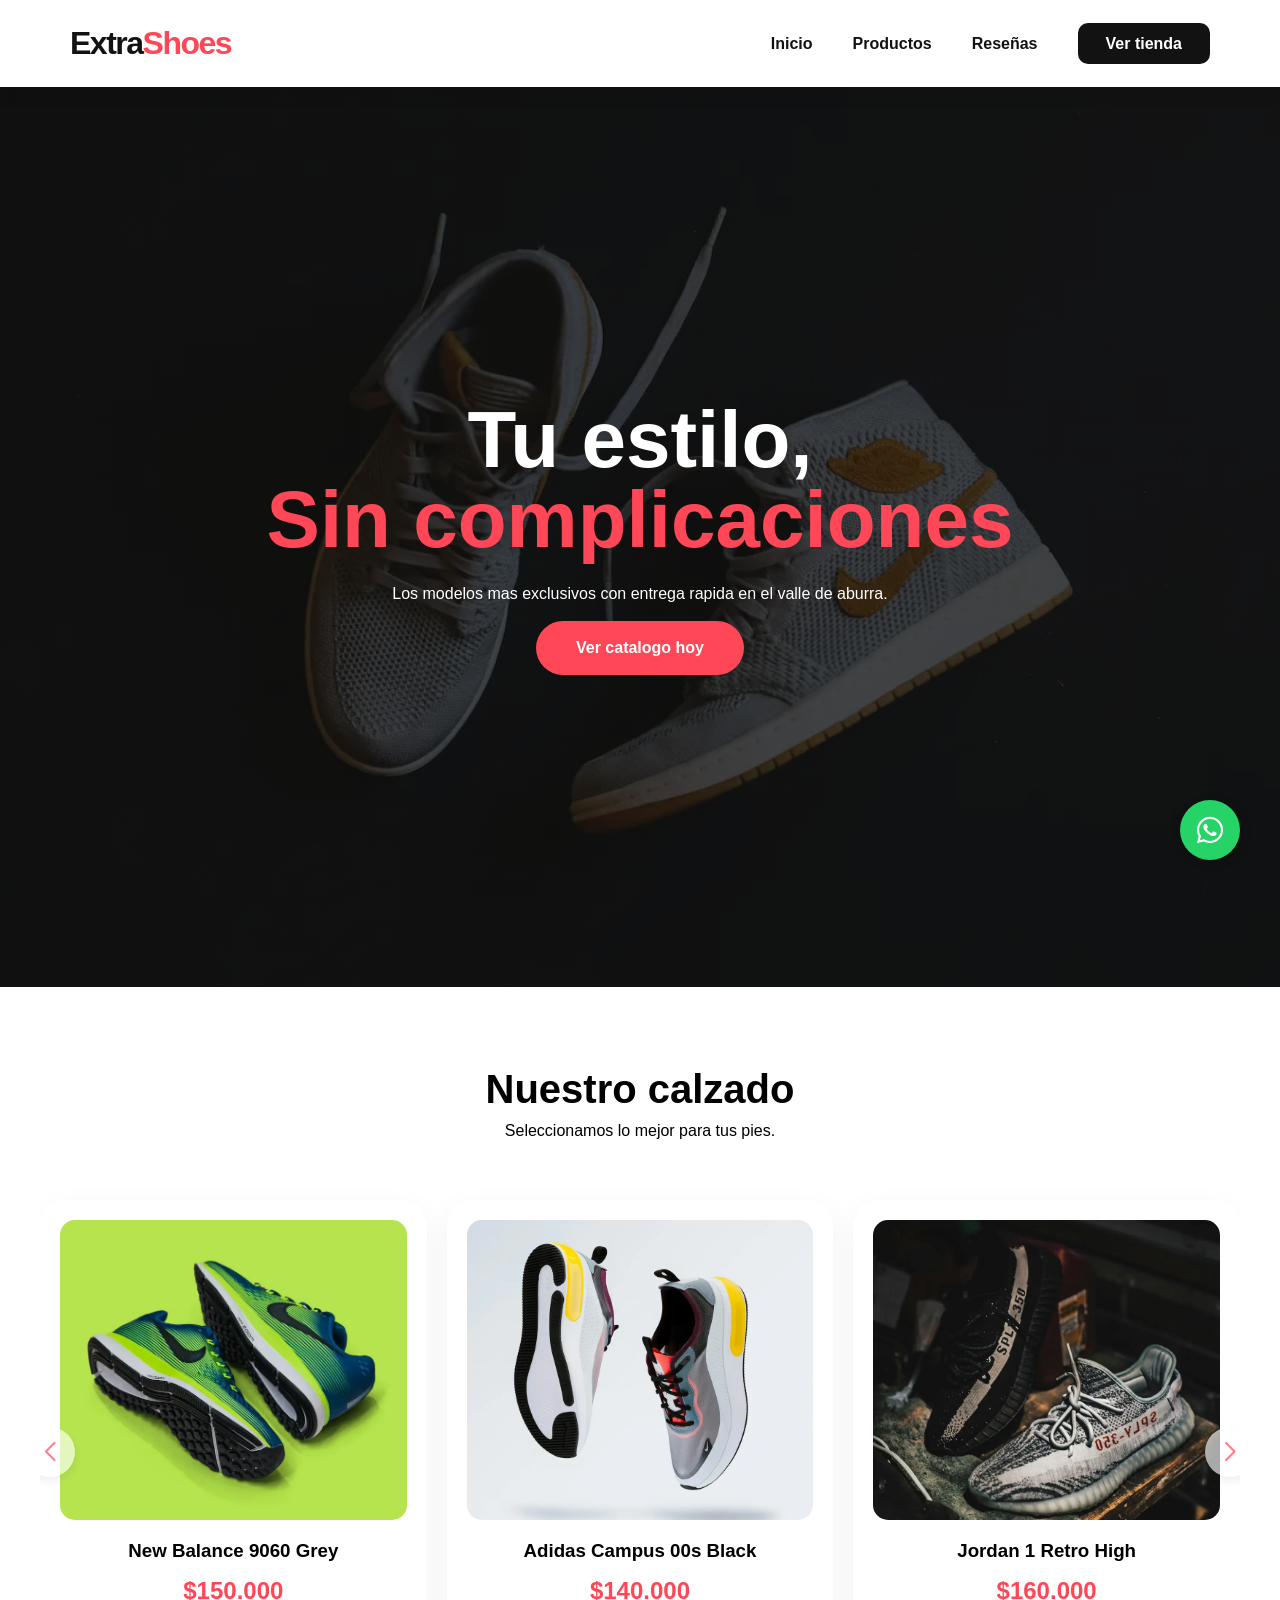
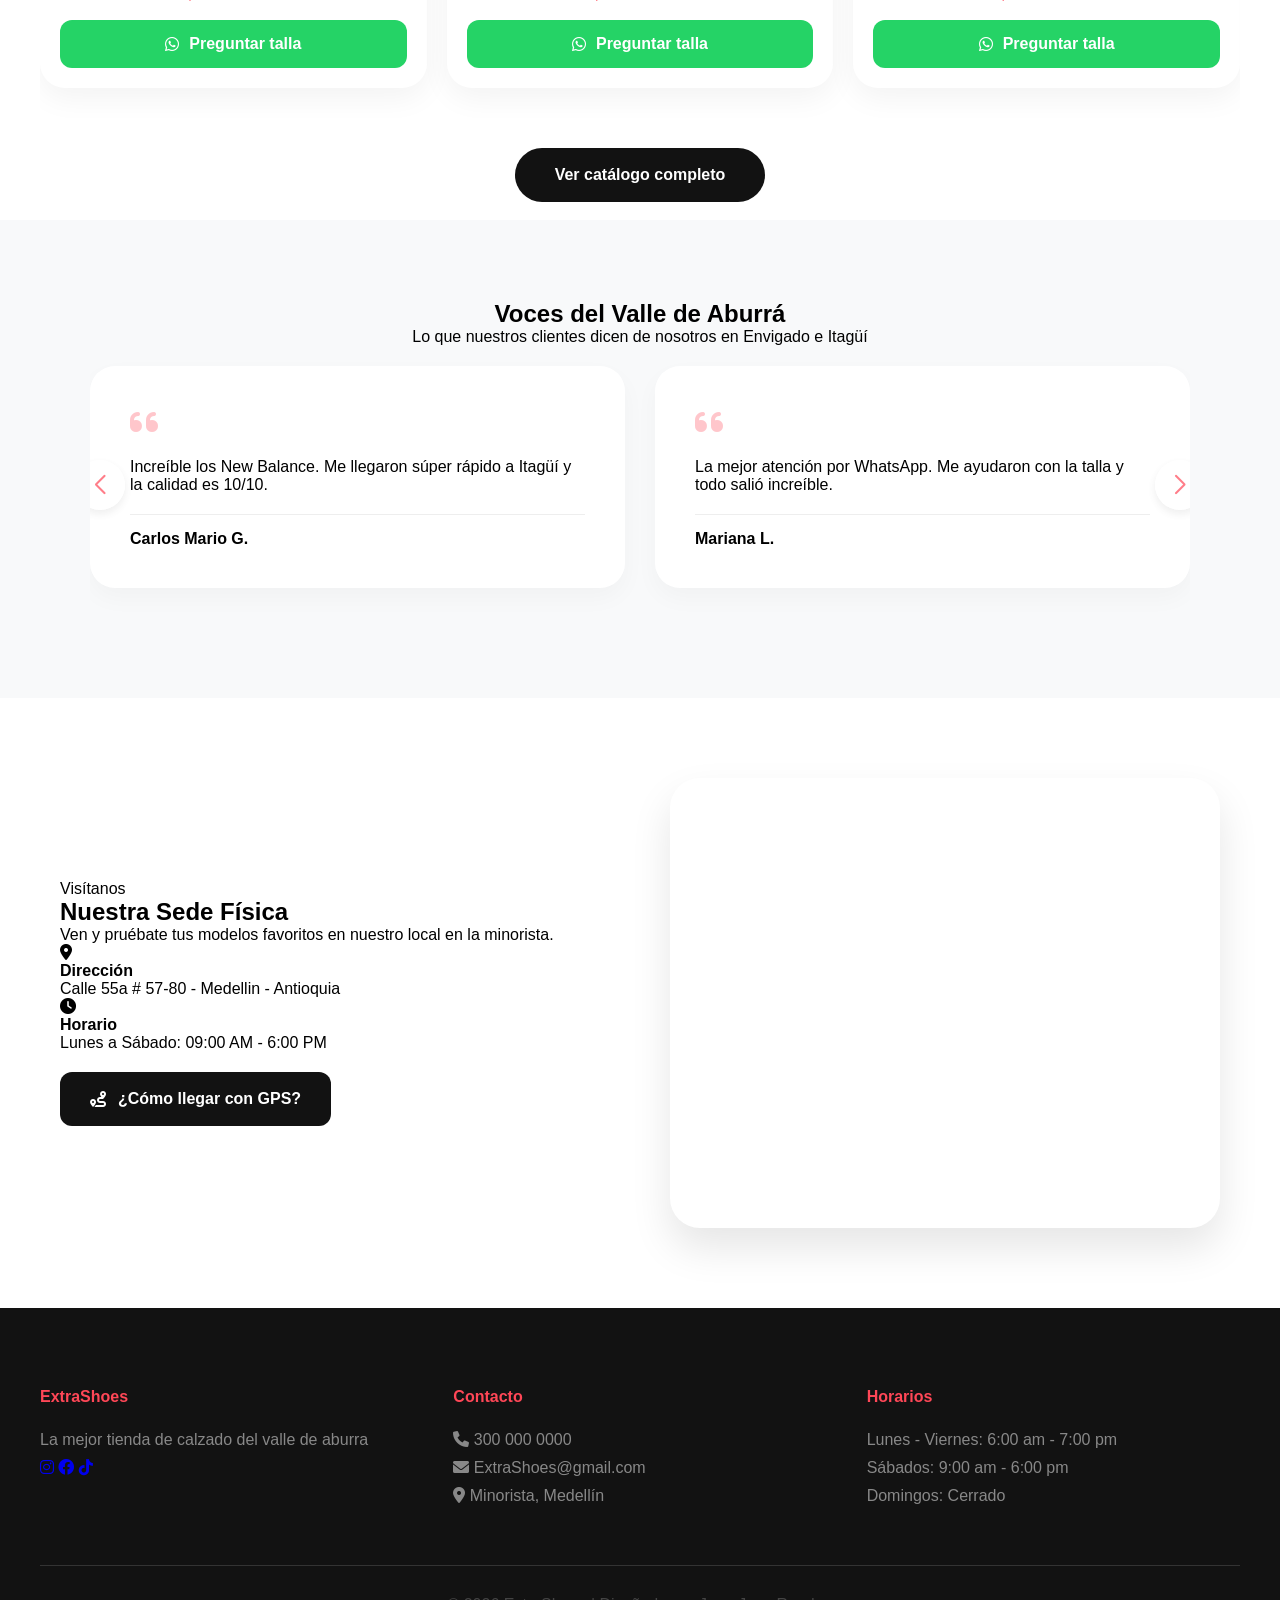
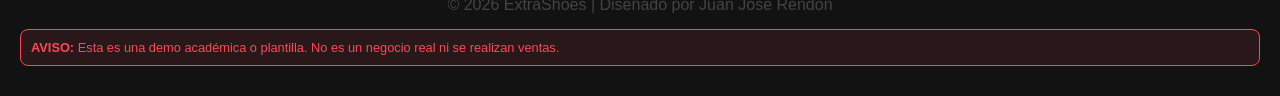
==== index.html @ 3fd8b255 "Add files via upload" ====
<!DOCTYPE html>
<html lang="es">
<head>
    <meta charset="UTF-8">
    <meta name="viewport" content="width=device-width, initial-scale=1.0">
    <title>ExtraShoes | Calzado exclusivo en medellin</title>
    <link rel="stylesheet" href="https://cdnjs.cloudflare.com/ajax/libs/font-awesome/6.0.0/css/all.min.css">
    <link rel="stylesheet" href="https://cdn.jsdelivr.net/npm/swiper@11/swiper-bundle.min.css"/>
    <link rel="stylesheet" href="styles.css">

    <link rel="icon" href="./favicons/favicon.ico" type="image/x-icon">
    <link rel="icon" type="image/png" sizes="32x32" href="./favicons/favicon-32x32.png">
    <link rel="icon" type="image/png" sizes="16x16" href="./favicons/favicon-16x16.png">

    <link rel="apple-touch-icon" sizes="180x180" href="./favicons/apple-touch-icon.png">

    <link rel="manifest" href="./favicons/site.webmanifest">
    <meta name="theme-color" content="#ff4757">
</head>
<body>
    <nav class="navbar">
        <div class="nav-container">
            <div class="logo">
                <a href="index.html#inicio">Extra<span>Shoes</span></a>
            </div>
            <ul class="nav-links">
                <li><a href="index.html#inicio">Inicio</a></li>
                <li><a href="productos.html">Productos</a></li>
                <li><a href="index.html#resenas">Reseñas</a></li>
                <li><a href="index.html#ubicacion" class="nav-btn">Ver tienda</a></li>
            </ul>
        </div>
    </nav>

    <section id="inicio" class="hero">
        <div class="hero-content">
            <h1>Tu estilo, <br><span>Sin complicaciones</span></h1>
            <p>Los modelos mas exclusivos con entrega rapida en el valle de aburra.</p>
            <br>
            <a href="#catalogo-section" class="btn-primary">Ver catalogo hoy</a>
        </div>
    </section>

    <section id="catalogo-section">
        <div class="section-title">
            <h2>Nuestro calzado</h2>
            <p>Seleccionamos lo mejor para tus pies.</p>
        </div>
        
        <div class="swiper swiper-productos">
            <div id="catalogo" class="swiper-wrapper">
                </div>
            <div class="swiper-button-next swiper-nav-principal"></div>
            <div class="swiper-button-prev swiper-nav-principal"></div>
        </div>

        <center style="margin-top: 30px;">
            <a href="productos.html" class="btn-primary" style="background: var(--dark);">Ver catálogo completo</a>
        </center>
        <br>
    </section>

    <section id="resenas" class="resenas-seccion">
        <div class="contenedor-resenas">
            <center>
            <h2>Voces del Valle de Aburrá</h2>
            <p class="subtitulo-resenas">Lo que nuestros clientes dicen de nosotros en Envigado e Itagüí</p>
            </center>
            <div class="swiper swiper-resenas">
                <div class="swiper-wrapper">
                    <div class="swiper-slide">
                        <div class="tarjeta-testimonio">
                            <i class="fas fa-quote-left"></i>
                            <p>Increíble los New Balance. Me llegaron súper rápido a Itagüí y la calidad es 10/10.</p>
                            <div class="info-cliente"><strong>Carlos Mario G.</strong></div>
                        </div>
                    </div>
                    <div class="swiper-slide">
                        <div class="tarjeta-testimonio">
                            <i class="fas fa-quote-left"></i>
                            <p>La mejor atención por WhatsApp. Me ayudaron con la talla y todo salió increíble.</p>
                            <div class="info-cliente"><strong>Mariana L.</strong></div>
                        </div>
                    </div>
                    <div class="swiper-slide">
                        <div class="tarjeta-testimonio">
                            <i class="fas fa-quote-left"></i>
                            <p>Los Jordan Retro llegaron perfectos a Envigado. ¡Recomendados!</p>
                            <div class="info-cliente"><strong>Juan Pablo R.</strong></div>
                        </div>
                    </div>
                    <div class="swiper-slide">
                        <div class="tarjeta-testimonio">
                            <i class="fas fa-quote-left"></i>
                            <p>Envío gratis y rápido. La atención al cliente es inmediata y muy amable.</p>
                            <div class="info-cliente"><strong>Valentina M.</strong></div>
                        </div>
                    </div>
                </div>
                <div class="swiper-button-next swiper-nav-secundario"></div>
                <div class="swiper-button-prev swiper-nav-secundario"></div>
            </div>
        </div>
    </section>

    <section id="ubicacion" class="ubicacion-seccion">
        <div class="ubicacion-container">
            <div class="info-local">
                <span class="tag">Visítanos</span>
                <h2>Nuestra Sede Física</h2>
                <p class="descripcion">Ven y pruébate tus modelos favoritos en nuestro local en la minorista.</p>
                
                <div class="detalles-lista">
                    <div class="detalle-item">
                        <i class="fas fa-map-marker-alt"></i>
                        <div>
                            <strong>Dirección</strong>
                            <p>Calle 55a # 57-80 - Medellin - Antioquia</p>
                        </div>
                    </div>
                    <div class="detalle-item">
                        <i class="fas fa-clock"></i>
                        <div>
                            <strong>Horario</strong>
                            <p>Lunes a Sábado: 09:00 AM - 6:00 PM</p>
                        </div>
                    </div>
                </div>

                <a href="https://maps.app.goo.gl/du2YT1u4pMcg3MLr8" target="_blank" class="btn-como-llegar">
                    <i class="fas fa-route"></i> ¿Cómo llegar con GPS?
                </a>
            </div>

            <div class="mapa-frame">
                <iframe src="https://www.google.com/maps/embed?pb=!1m17!1m12!1m3!1d991.5148747427905!2d-75.57456173052873!3d6.255892332727464!2m3!1f0!2f0!3f0!3m2!1i1024!2i768!4f13.1!3m2!1m1!2zNsKwMTUnMjEuMiJOIDc1wrAzNCcyNi4xIlc!5e0!3m2!1ses!2sco!4v1775015629066!5m2!1ses!2sco" width="100%" height="450" style="border:0;" allowfullscreen="" loading="lazy"></iframe>
            </div>
        </div>
    </section>

    <footer class="main-footer">
        <div class="footer-content">
            <div class="footer-section">
                <h4>Extra<span>Shoes</span></h4>
                <p>La mejor tienda de calzado del valle de aburra</p>
                <div class="social-links">
                    <a href="#"><i class="fab fa-instagram"></i></a>
                    <a href="#"><i class="fab fa-facebook"></i></a>
                    <a href="#"><i class="fab fa-tiktok"></i></a>
                </div>
            </div>
            <div class="footer-section">
                <h4>Contacto</h4>
                <ul>
                    <li><i class="fas fa-phone"></i> 300 000 0000</li>
                    <li><i class="fas fa-envelope"></i> ExtraShoes@gmail.com</li>
                    <li><i class="fas fa-map-marker-alt"></i> Minorista, Medellín</li>
                </ul>
            </div>
            <div class="footer-section">
                <h4>Horarios</h4>
                <ul>
                    <li>Lunes - Viernes: 6:00 am - 7:00 pm</li>
                    <li>Sábados: 9:00 am - 6:00 pm</li>
                    <li>Domingos: Cerrado</li>
                </ul>
            </div>
        </div>
        <div class="footer-bottom">
            <p>© 2026 ExtraShoes | Diseñado por Juan Jose Rendon</p>
        </div>
        <div style="background: rgba(255, 71, 87, 0.1); border: 1px solid #ff4757; color: #ff4757; padding: 10px; border-radius: 8px; font-size: 0.8rem; margin-top: 15px;">
            <strong>AVISO:</strong> Esta es una demo académica o plantilla. No es un negocio real ni se realizan ventas.
        </div>
    </footer>

    <script src="https://cdn.jsdelivr.net/npm/swiper@11/swiper-bundle.min.js"></script>
    <script src="script.js"></script>

    <a href="https://wa.me/3000000000" class="whatsapp-float" target="_blank">
        <i class="fab fa-whatsapp"></i>
    </a>
</body>
</html>
---- styles.css ----
/* --- TUS ESTILOS ORIGINALES (MANTENIDOS ÍNTEGROS) --- */
:root {
    --primary: #ff4757;
    --dark: #121212;
    --light: #f8f9fa;
    --whatsapp: #25d366;
    --white: #ffffff;
}

* {
    box-sizing: border-box;
    margin: 0;
    padding: 0;
    font-family: 'Inter', 'Segoe UI', sans-serif;
}

html {
    scroll-behavior: smooth;
    scroll-padding-top: 110px;
}

.navbar {
    position: sticky;
    top: 0;
    background: var(--white);
    z-index: 1000;
    padding: 25px 0;
    box-shadow: 0 4px 20px rgba(0,0,0,0.08);
}

.nav-container {
    max-width: 1200px;
    margin: 0 auto;
    display: flex;
    justify-content: space-between;
    align-items: center;
    padding: 0 30px;
}

.logo a { 
    font-size: 2rem; 
    font-weight: 900; 
    text-decoration: none; 
    color: var(--dark); 
    letter-spacing: -1.5px;
}
.logo span { color: var(--primary); }

.nav-links { 
    list-style: none; 
    display: flex; 
    gap: 40px; 
    align-items: center; 
}

.nav-links a { 
    text-decoration: none; 
    color: var(--dark); 
    font-weight: 600; 
    transition: 0.3s; 
}

.nav-links a:hover { color: var(--primary); }

.nav-btn { 
    background: var(--dark); 
    color: var(--white) !important; 
    padding: 12px 28px; 
    border-radius: 10px; 
}

.hero {
    height: 100vh;
    background: linear-gradient(rgba(0,0,0,0.7), rgba(0,0,0,0.7)), 
                url('./img/hero.webp');
    background-size: cover;
    background-position: center;
    display: flex;
    align-items: center;
    justify-content: center;
    color: var(--white);
    text-align: center;
}

.hero h1 { font-size: clamp(3rem, 10vw, 5rem); line-height: 1; margin-bottom: 25px; }
.hero h1 span { color: var(--primary); }

.btn-primary {
    background: var(--primary);
    color: white;
    padding: 18px 40px;
    text-decoration: none;
    border-radius: 50px;
    font-weight: bold;
    display: inline-block;
    transition: 0.3s;
}

.section-title { text-align: center; padding: 80px 20px 40px; }
.section-title h2 { font-size: 2.5rem; margin-bottom: 10px; }

.swiper-productos {
    width: 100%;
    max-width: 1200px;
    margin: 0 auto;
    padding: 20px 0 60px !important;
}

.card-producto {
    background: white;
    padding: 20px;
    border-radius: 25px;
    box-shadow: 0 10px 30px rgba(0,0,0,0.05);
    text-align: center;
    height: 100%;
    transition: 0.3s;
}

.card-producto:hover { transform: translateY(-10px); }

.img-contenedor {
    width: 100%;
    height: 300px; 
    border-radius: 15px;
    overflow: hidden;
    margin-bottom: 20px;
}

.img-contenedor img {
    width: 100%;
    height: 100%;
    object-fit: cover; 
}

.precio { font-weight: 800; color: var(--primary); font-size: 1.5rem; margin: 15px 0; }

.btn-wa { 
    display: flex; align-items: center; justify-content: center; gap: 10px;
    background: var(--whatsapp); color: white; text-decoration: none; 
    padding: 15px; border-radius: 12px; font-weight: bold; 
}

.resenas-seccion { background: var(--light); padding: 80px 0; }
.swiper-resenas { max-width: 1100px; margin: 0 auto; padding: 20px 0 60px !important; }

.tarjeta-testimonio {
    background: var(--white);
    padding: 40px;
    border-radius: 25px;
    box-shadow: 0 10px 25px rgba(0,0,0,0.03);
    text-align: left;
    height: 100%;
}

.tarjeta-testimonio i { color: var(--primary); font-size: 2rem; opacity: 0.3; margin-bottom: 20px; display: block; }
.info-cliente { border-top: 1px solid #eee; padding-top: 15px; margin-top: 20px; font-weight: bold; }

.ubicacion-container { 
    max-width: 1200px; margin: 80px auto; display: grid; 
    grid-template-columns: 1fr 1fr; gap: 60px; padding: 0 20px; align-items: center; 
}

.mapa-frame { border-radius: 30px; overflow: hidden; box-shadow: 0 20px 40px rgba(0,0,0,0.1); height: 450px; }

.btn-como-llegar {
    display: inline-flex; align-items: center; gap: 12px; background: var(--dark);
    color: white; padding: 18px 30px; text-decoration: none; border-radius: 12px; font-weight: bold; margin-top: 20px;
}

.main-footer { background: var(--dark); color: white; padding: 80px 20px 30px; }
.footer-content { 
    max-width: 1200px; margin: 0 auto; display: grid; 
    grid-template-columns: repeat(auto-fit, minmax(250px, 1fr)); gap: 40px; 
    border-bottom: 1px solid #333; padding-bottom: 50px; 
}
.footer-section h4 { color: var(--primary); margin-bottom: 25px; }
.footer-section p, .footer-section li { color: #888; list-style: none; margin-bottom: 10px; }
.footer-bottom { text-align: center; padding-top: 30px; color: #444; }

@media (max-width: 900px) {
    .nav-container {
        flex-direction: column; 
        gap: 20px;
        padding: 15px;
    }

    .nav-links { 
        display: flex; 
        flex-direction: row; 
        flex-wrap: wrap; 
        justify-content: center;
        gap: 15px;
        font-size: 0.9rem;
    }

    .ubicacion-container { grid-template-columns: 1fr; }
}

.swiper-productos, .swiper-resenas {
    position: relative;
    padding: 20px 0 30px !important;
}

.swiper-button-next, .swiper-button-prev {
    color: var(--primary) !important;
    background-color: rgba(255, 255, 255, 0.9);
    width: 50px !important;
    height: 50px !important;
    border-radius: 50%;
    box-shadow: 0 4px 10px rgba(0,0,0,0.1);
    transition: 0.3s ease;
    opacity: 0.7;
}

.swiper-button-next::after, .swiper-button-prev::after {
    font-size: 1.2rem !important;
    font-weight: bold;
}

.swiper-button-next:hover, .swiper-button-prev:hover {
    opacity: 1;
    background-color: var(--white);
    transform: scale(1.1);
}

.swiper-button-prev { left: -15px !important; }
.swiper-button-next { right: -15px !important; }

@media (max-width: 768px) {
    .swiper-button-next, .swiper-button-prev {
        width: 40px !important;
        height: 40px !important;
        opacity: 0.9;
    }
    
    .swiper-button-next::after, .swiper-button-prev::after {
        font-size: 1rem !important;
    }
}

.whatsapp-float {
    position: fixed;
    width: 60px;
    height: 60px;
    bottom: 40px;
    right: 40px;
    background-color: #25d366;
    color: #FFF;
    border-radius: 50px;
    text-align: center;
    font-size: 30px;
    box-shadow: 2px 2px 10px rgba(0,0,0,0.2);
    z-index: 1100;
    display: flex;
    align-items: center;
    justify-content: center;
    text-decoration: none;
    transition: 0.3s;
}

.whatsapp-float:hover {
    transform: scale(1.1);
    background-color: #20ba5a;
    color: white;
}

@media (max-width: 768px) {
    .whatsapp-float {
        width: 50px;
        height: 50px;
        bottom: 20px;
        right: 20px;
        font-size: 25px;
    }
}

/* --- NUEVOS ESTILOS AGREGADOS PARA EL CATÁLOGO COMPLETO --- */

.filtros-seccion {
    max-width: 1200px;
    margin: 0 auto 30px;
    padding: 0 20px;
}

.buscador-container {
    background: white;
    padding: 15px 25px;
    border-radius: 15px;
    display: flex;
    align-items: center;
    box-shadow: 0 5px 15px rgba(0,0,0,0.05);
    margin-bottom: 25px;
    border: 1px solid #eee;
}

.buscador-container i {
    color: var(--primary);
    font-size: 1.2rem;
}

.buscador-container input {
    border: none;
    outline: none;
    width: 100%;
    margin-left: 15px;
    font-size: 1rem;
    color: var(--dark);
}

.categorias-grid {
    display: flex;
    gap: 12px;
    flex-wrap: wrap;
    justify-content: center;
}

.btn-filtro {
    padding: 10px 24px;
    border-radius: 50px;
    border: 2px solid var(--primary);
    background: transparent;
    color: var(--primary);
    font-weight: bold;
    cursor: pointer;
    transition: 0.3s;
}

.btn-filtro.active, .btn-filtro:hover {
    background: var(--primary);
    color: white;
    box-shadow: 0 4px 12px rgba(255, 71, 87, 0.3);
}

.contenedor-productos-grid {
    max-width: 1200px;
    margin: 0 auto 80px;
    padding: 0 20px;
}

.grid-layout {
    display: grid;
    grid-template-columns: repeat(4, 1fr); /* 4 Columnas en PC */
    gap: 30px;
}

/* Ajustes de Responsividad para el Grid */
@media (max-width: 1100px) {
    .grid-layout { grid-template-columns: repeat(3, 1fr); }
}

@media (max-width: 768px) {
    .grid-layout { 
        grid-template-columns: repeat(2, 1fr); /* 2 Columnas en Celular */
        gap: 15px; 
    }
    .img-contenedor { height: 200px; }
    .card-producto { padding: 15px; }
    .card-producto h3 { font-size: 0.95rem; }
    .precio { font-size: 1.2rem; }
    .btn-wa { padding: 10px; font-size: 0.85rem; }
}

@media (max-width: 480px) {
    .img-contenedor { height: 160px; }
}
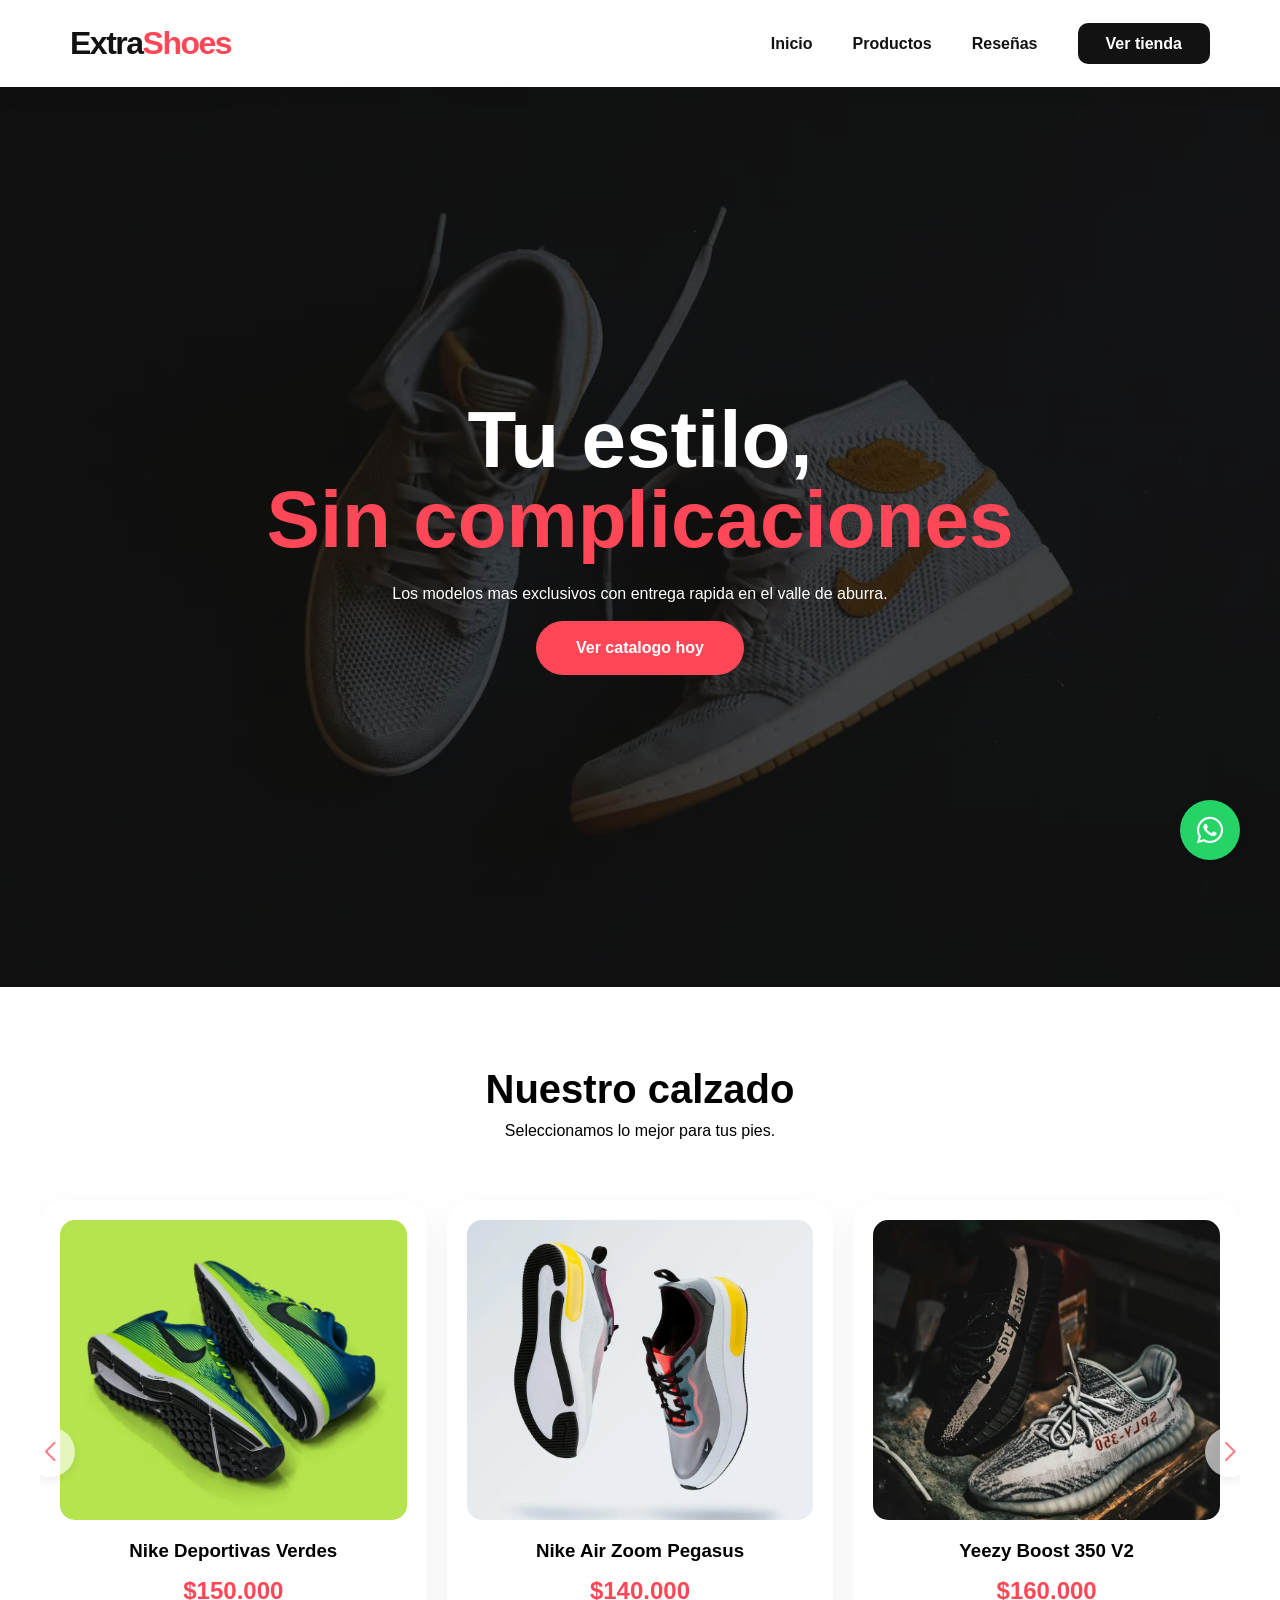
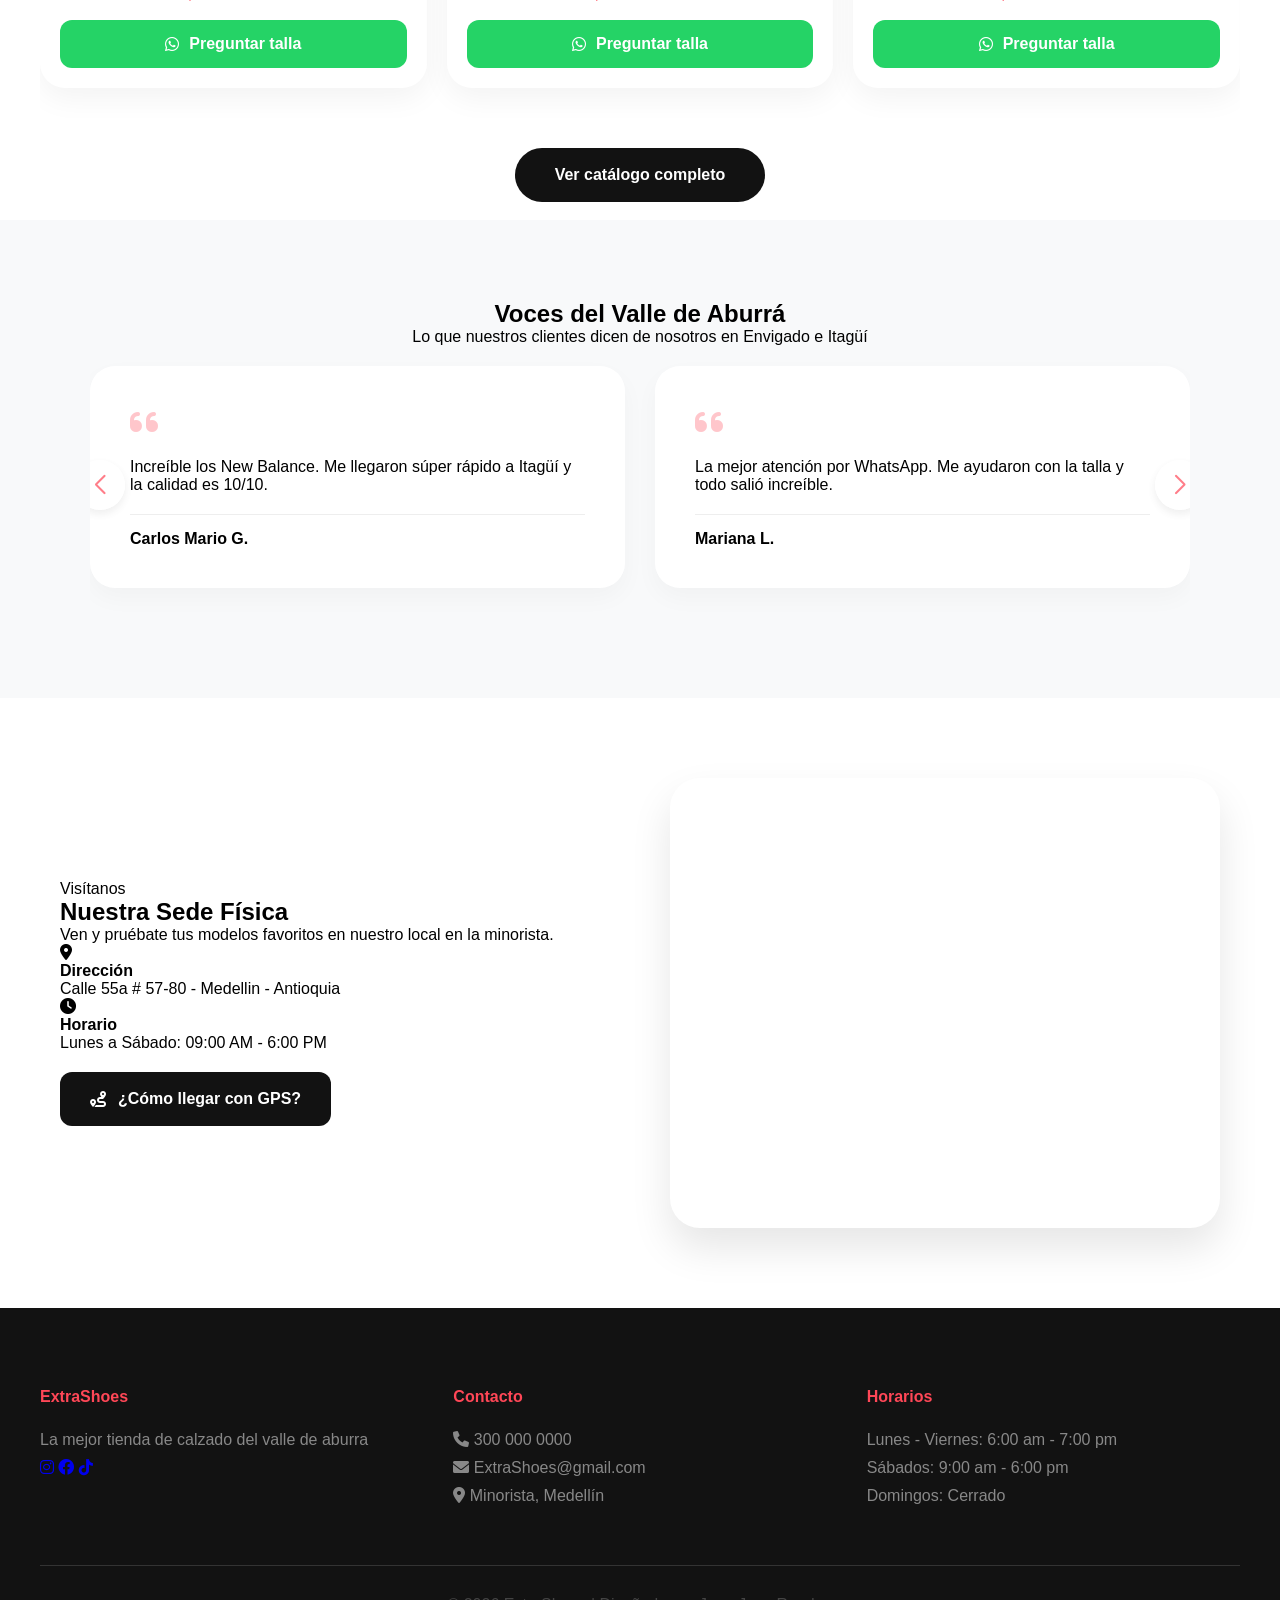
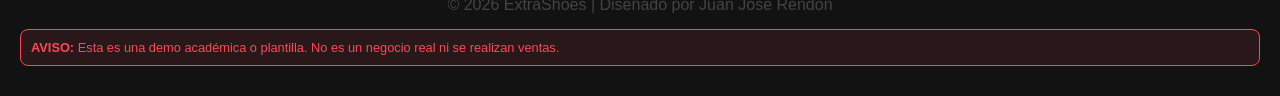
==== commit b6e9a003: "Add files via upload" ====
--- a/index.html
+++ b/index.html
@@ -4,11 +4,12 @@
     <meta charset="UTF-8">
     <meta name="viewport" content="width=device-width, initial-scale=1.0">
     <title>ExtraShoes | Calzado exclusivo en medellin</title>
+    <meta name="description" content="Encuentra el mejor calzado exclusivo en Medellín. Catálogo actualizado con envíos a todo el Valle de Aburrá.">
     <link rel="stylesheet" href="https://cdnjs.cloudflare.com/ajax/libs/font-awesome/6.0.0/css/all.min.css">
     <link rel="stylesheet" href="https://cdn.jsdelivr.net/npm/swiper@11/swiper-bundle.min.css"/>
     <link rel="stylesheet" href="styles.css">
 
-    <link rel="icon" href="./favicons/favicon.ico" type="image/x-icon">
+    <link rel="icon" href"/ExtraShoes/favicons/favicon.ico" type="image/x-icon">
     <link rel="icon" type="image/png" sizes="32x32" href="./favicons/favicon-32x32.png">
     <link rel="icon" type="image/png" sizes="16x16" href="./favicons/favicon-16x16.png">
 
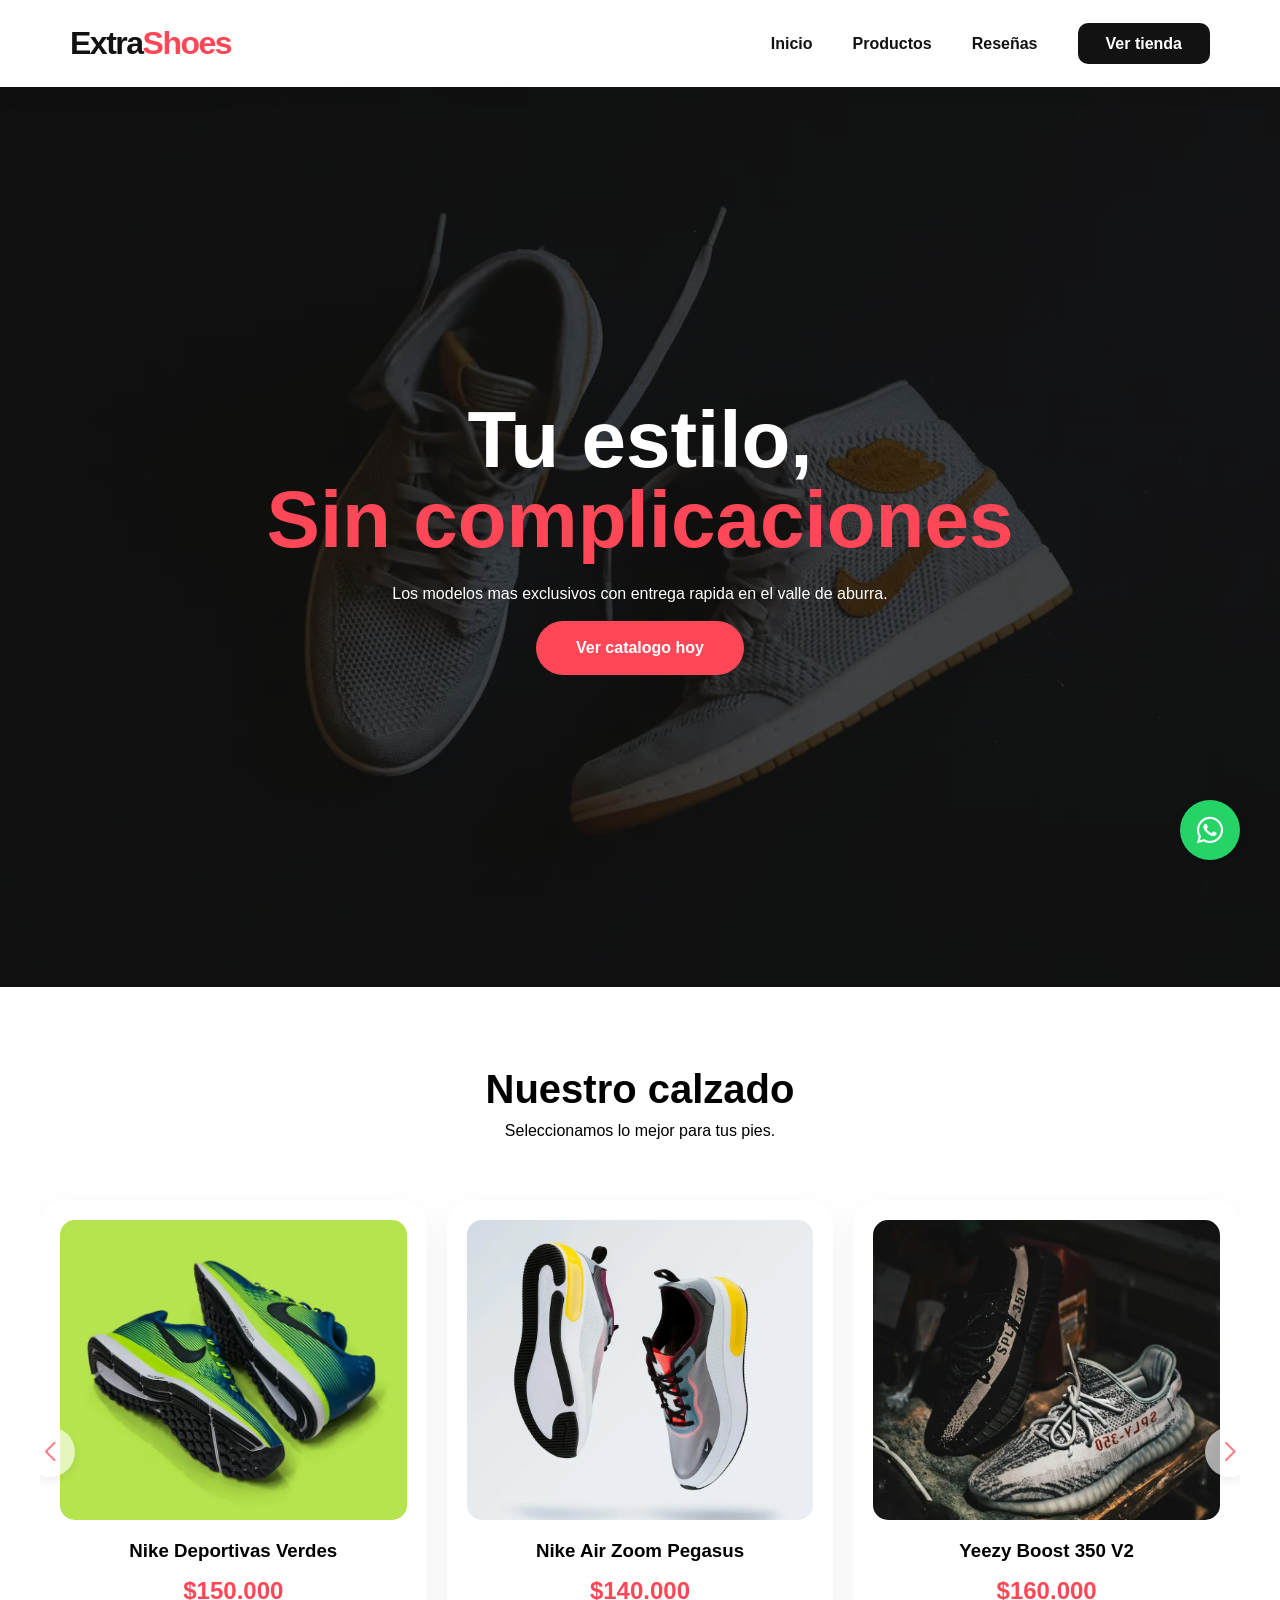
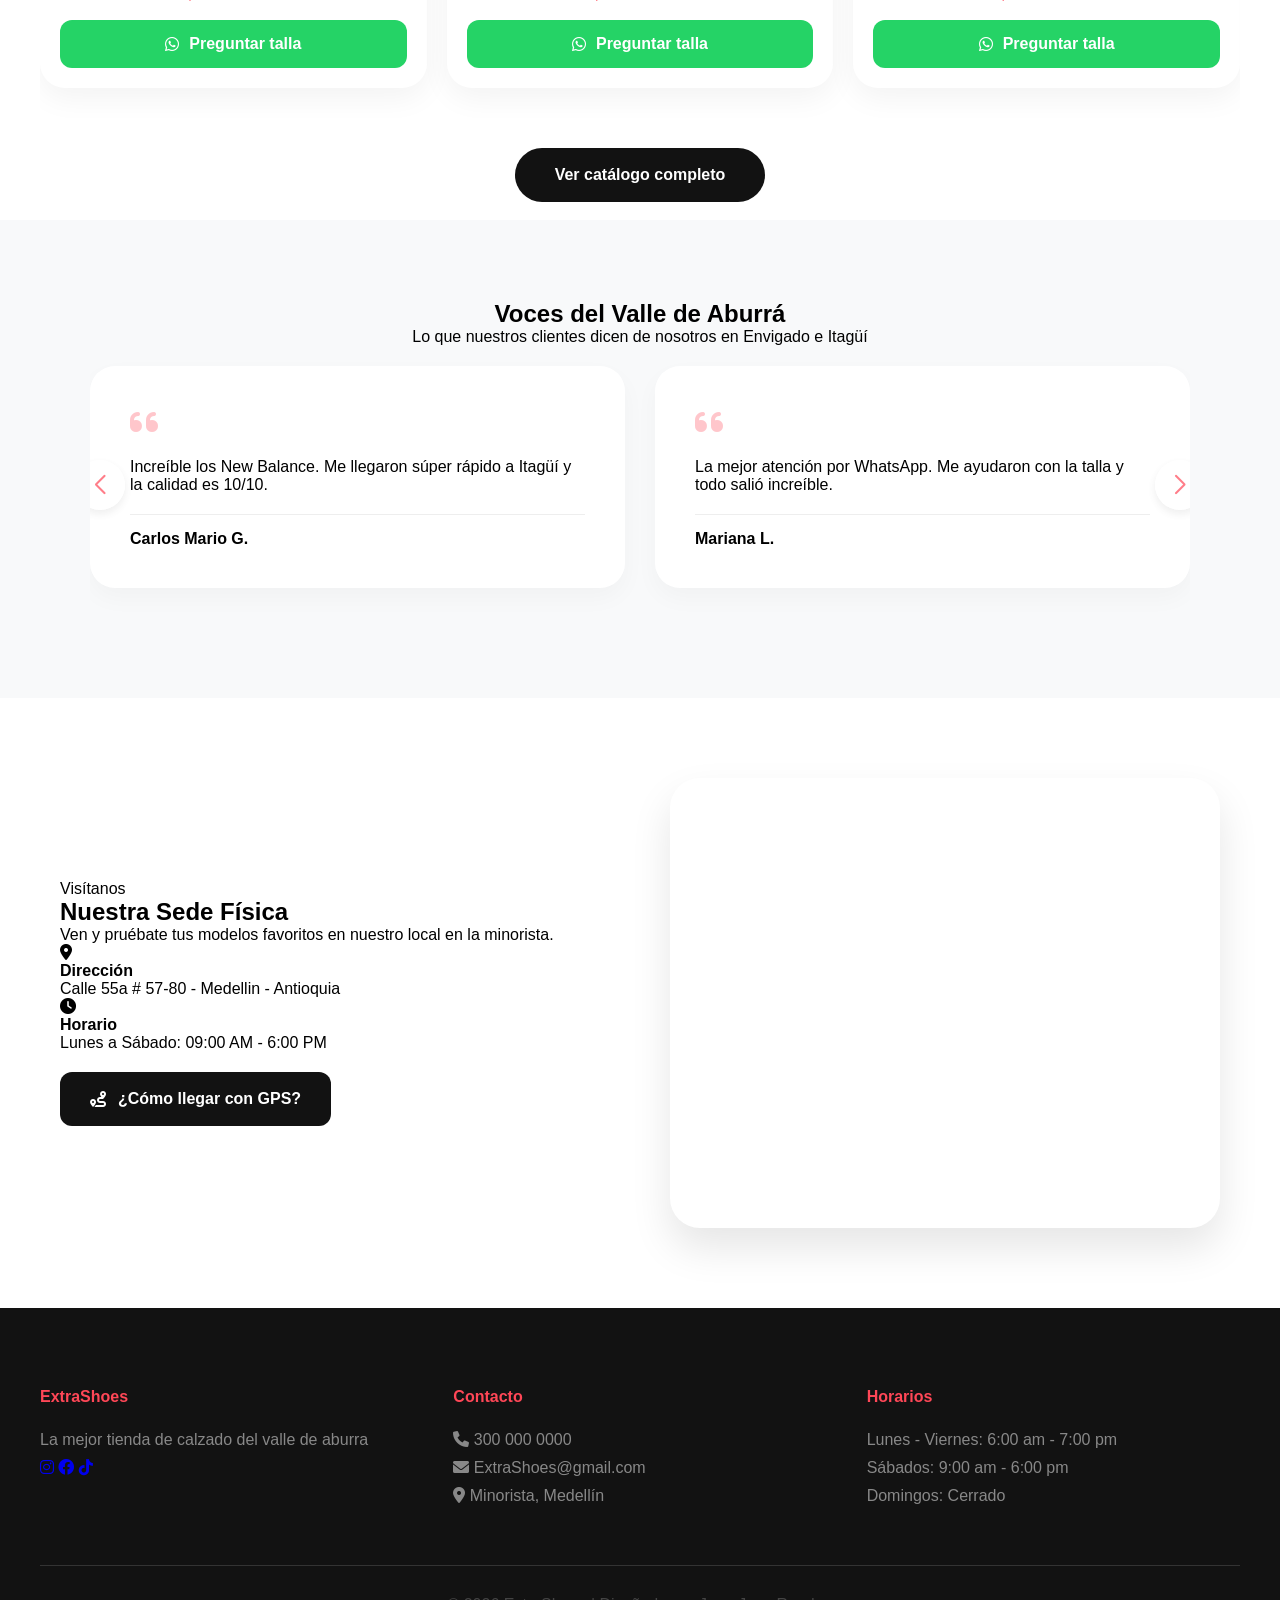
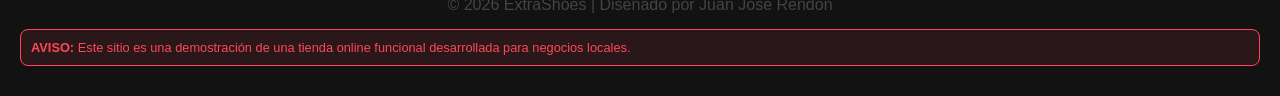
==== commit 0e585128: "Add files via upload" ====
--- a/index.html
+++ b/index.html
@@ -3,13 +3,13 @@
 <head>
     <meta charset="UTF-8">
     <meta name="viewport" content="width=device-width, initial-scale=1.0">
-    <title>ExtraShoes | Calzado exclusivo en medellin</title>
+    <title>ExtraShoes Medellín | Compra calzado exclusivo con entrega rápida</title>
     <meta name="description" content="Encuentra el mejor calzado exclusivo en Medellín. Catálogo actualizado con envíos a todo el Valle de Aburrá.">
     <link rel="stylesheet" href="https://cdnjs.cloudflare.com/ajax/libs/font-awesome/6.0.0/css/all.min.css">
     <link rel="stylesheet" href="https://cdn.jsdelivr.net/npm/swiper@11/swiper-bundle.min.css"/>
     <link rel="stylesheet" href="styles.css">
 
-    <link rel="icon" href"/ExtraShoes/favicons/favicon.ico" type="image/x-icon">
+    <link rel="icon" href="./favicons/favicon.ico" type="image/x-icon">
     <link rel="icon" type="image/png" sizes="32x32" href="./favicons/favicon-32x32.png">
     <link rel="icon" type="image/png" sizes="16x16" href="./favicons/favicon-16x16.png">
 
@@ -171,7 +171,7 @@
             <p>© 2026 ExtraShoes | Diseñado por Juan Jose Rendon</p>
         </div>
         <div style="background: rgba(255, 71, 87, 0.1); border: 1px solid #ff4757; color: #ff4757; padding: 10px; border-radius: 8px; font-size: 0.8rem; margin-top: 15px;">
-            <strong>AVISO:</strong> Esta es una demo académica o plantilla. No es un negocio real ni se realizan ventas.
+            <strong>AVISO:</strong> Este sitio es una demostración de una tienda online funcional desarrollada para negocios locales.
         </div>
     </footer>
 
